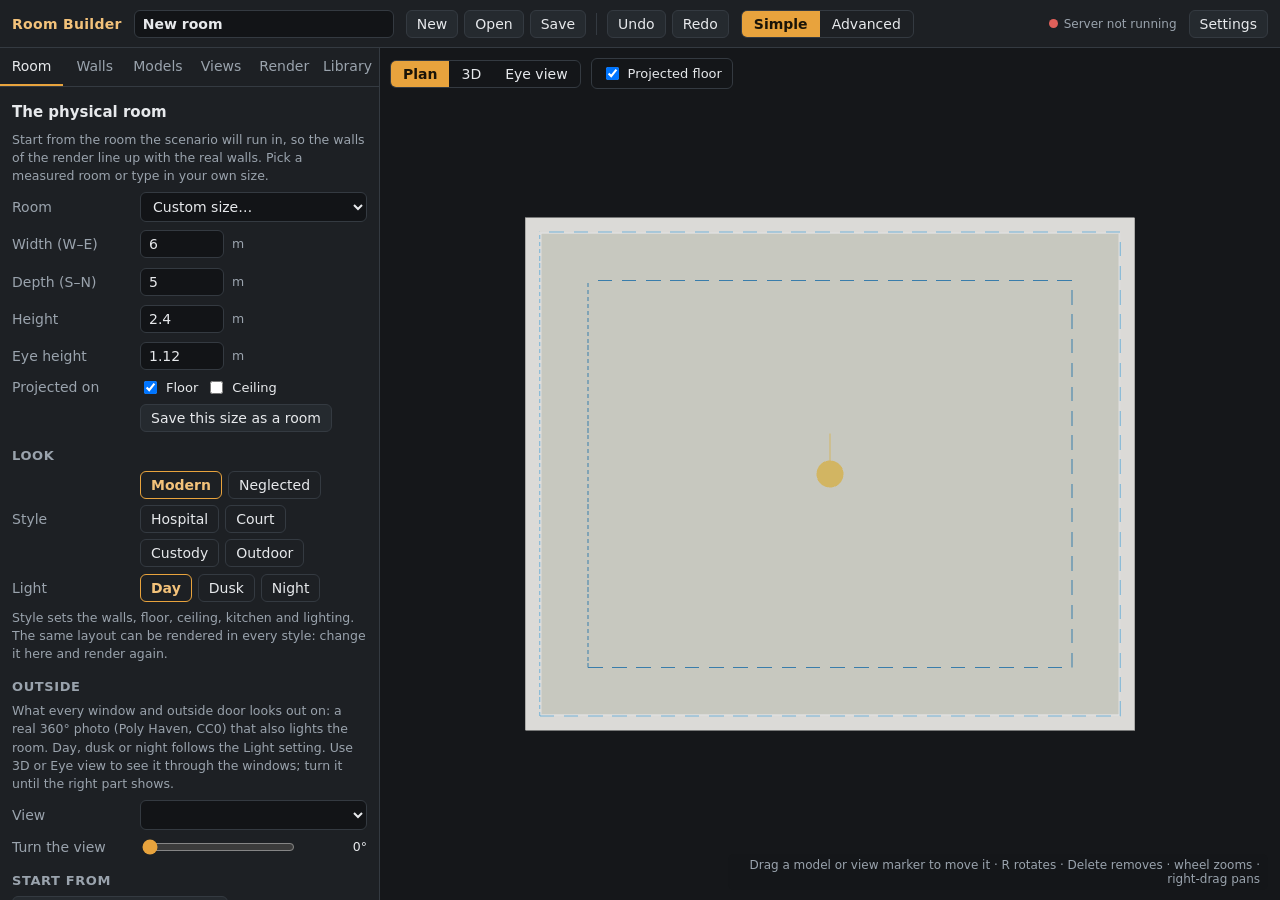
==== builder/index.html @ 947e247a "Room Builder: first commit Builder, Blender generator, server, presets (rooms, UK outside views), ex" ====
<!doctype html>
<html lang="en">
<head>
<meta charset="utf-8">
<meta name="viewport" content="width=device-width, initial-scale=1">
<title>Room Builder</title>
<link rel="stylesheet" href="style.css">
<script type="importmap">
{ "imports": { "three": "/vendor/three/build/three.module.js", "three/addons/": "/vendor/three/jsm/" } }
</script>
</head>
<body>
<header id="top">
  <div class="brand">Room Builder</div>
  <input id="roomName" class="name" spellcheck="false" title="Room name">
  <div class="btns">
    <button id="btnNew" title="Start a new room">New</button>
    <button id="btnOpen" title="Open a saved room or an example">Open</button>
    <button id="btnSave" title="Save this room so you can come back to it">Save</button>
    <span class="sep"></span>
    <button id="btnUndo" title="Undo (Ctrl+Z)">Undo</button>
    <button id="btnRedo" title="Redo (Ctrl+Y)">Redo</button>
  </div>
  <div class="mode" role="group" aria-label="Mode">
    <button data-mode="simple" class="on">Simple</button>
    <button data-mode="advanced">Advanced</button>
  </div>
  <div id="statusDot" class="status" title="Blender status"></div>
  <button id="btnSettings" class="icon" title="Settings">Settings</button>
</header>

<div id="layout">
  <aside id="panel">
    <nav id="tabs">
      <button data-tab="room" class="on">Room</button>
      <button data-tab="walls">Walls</button>
      <button data-tab="models">Models</button>
      <button data-tab="views">Views</button>
      <button data-tab="render">Render</button>
      <button data-tab="library">Library</button>
    </nav>
    <div id="tabBody"></div>
  </aside>

  <main id="viewport">
    <canvas id="c"></canvas>
    <div id="viewBar">
      <div class="seg" role="group" aria-label="Camera">
        <button data-cam="plan" class="on" title="Top-down plan: drag things to move them">Plan</button>
        <button data-cam="orbit" title="3D: drag to look round the model">3D</button>
        <button data-cam="eye" title="What a student sees from a view point">Eye view</button>
      </div>
      <label class="chk" title="Shade the physical floor that the projectors cover"><input type="checkbox" id="chkFloor" checked> Projected floor</label>
    </div>
    <div id="hint"></div>
    <div id="inspector" hidden></div>
    <div id="warnings" hidden></div>
    <div id="toast" hidden></div>
  </main>
</div>

<dialog id="dlg"><form method="dialog" id="dlgBody"></form></dialog>

<script type="module" src="app.js"></script>
</body>
</html>
---- builder/style.css ----
:root {
  --bg: #15171a; --panel: #1d2024; --panel2: #252a2f; --line: #343a41; --text: #e7e9ec; --muted: #9aa3ad;
  --accent: #e8a33d; --accent2: #f3c27a; --ok: #59b97c; --warn: #e8a33d; --bad: #e0605a; --blue: #5aa2e0;
  --r: 6px; font-size: 14px;
}
* { box-sizing: border-box; }
html, body { margin: 0; height: 100%; background: var(--bg); color: var(--text); font-family: "Segoe UI", system-ui, -apple-system, sans-serif; }
button, input, select, textarea { font: inherit; color: inherit; }
button { background: var(--panel2); border: 1px solid var(--line); border-radius: var(--r); padding: 5px 10px; cursor: pointer; }
button:hover { border-color: #4b535c; background: #2c3238; }
button.primary { background: var(--accent); border-color: var(--accent); color: #1a1408; font-weight: 600; }
button.primary:hover { background: var(--accent2); }
button.danger { color: #ffb4ae; }
button:disabled { opacity: .45; cursor: default; }
input[type=text], input[type=number], input[type=password], select, textarea, .name {
  background: #121417; border: 1px solid var(--line); border-radius: var(--r); padding: 5px 8px; min-width: 0;
}
input[type=number] { width: 84px; }
input[type=range] { width: 100%; accent-color: var(--accent); }
textarea { width: 100%; min-height: 54px; resize: vertical; }
a { color: var(--accent2); }

#top { height: 48px; display: flex; align-items: center; gap: 12px; padding: 0 12px; border-bottom: 1px solid var(--line); background: var(--panel); }
.brand { font-weight: 700; letter-spacing: .3px; color: var(--accent2); white-space: nowrap; }
.name { width: 260px; font-weight: 600; }
.btns { display: flex; gap: 6px; align-items: center; }
.sep { width: 1px; height: 22px; background: var(--line); margin: 0 4px; }
.mode, .seg { display: inline-flex; border: 1px solid var(--line); border-radius: var(--r); overflow: hidden; }
.mode button, .seg button { border: 0; border-radius: 0; background: transparent; padding: 5px 12px; }
.mode button.on, .seg button.on { background: var(--accent); color: #1a1408; font-weight: 600; }
.status { margin-left: auto; font-size: 12px; color: var(--muted); display: flex; align-items: center; gap: 6px; white-space: nowrap; }
.status::before { content: ""; width: 9px; height: 9px; border-radius: 50%; background: var(--muted); }
.status.ok::before { background: var(--ok); }
.status.bad::before { background: var(--bad); }

#layout { display: flex; height: calc(100% - 48px); }
#panel { width: 380px; min-width: 320px; background: var(--panel); border-right: 1px solid var(--line); display: flex; flex-direction: column; }
#tabs { display: flex; border-bottom: 1px solid var(--line); }
#tabs button { flex: 1; border: 0; border-radius: 0; background: transparent; padding: 10px 2px; color: var(--muted); border-bottom: 2px solid transparent; }
#tabs button.on { color: var(--text); border-bottom-color: var(--accent); }
#tabBody { overflow-y: auto; padding: 12px; flex: 1; }

#viewport { flex: 1; position: relative; overflow: hidden; }
#c { width: 100%; height: 100%; display: block; }
#viewBar { position: absolute; top: 10px; left: 10px; display: flex; gap: 10px; align-items: center; }
#viewBar .seg { background: rgba(21, 23, 26, .85); }
.chk { display: inline-flex; gap: 6px; align-items: center; background: rgba(21, 23, 26, .85); border: 1px solid var(--line); border-radius: var(--r); padding: 5px 10px; font-size: 13px; }
#hint { position: absolute; bottom: 10px; right: 12px; color: var(--muted); font-size: 12px; background: rgba(21, 23, 26, .75); padding: 4px 8px; border-radius: var(--r); max-width: 60%; text-align: right; }
#inspector { position: absolute; left: 10px; bottom: 10px; width: 340px; background: rgba(29, 32, 36, .96); border: 1px solid var(--line); border-radius: 8px; padding: 10px 12px; }
#warnings { position: absolute; top: 52px; left: 10px; max-width: 420px; background: rgba(60, 40, 10, .92); border: 1px solid #7a5a22; border-radius: 8px; padding: 8px 12px; font-size: 13px; }
#warnings ul { margin: 4px 0 0; padding-left: 18px; }
#toast { position: absolute; top: 12px; right: 12px; background: #2a3a2f; border: 1px solid #3f6b4d; border-radius: 8px; padding: 8px 12px; max-width: 420px; }
#toast.err { background: #3d2522; border-color: #7a3b35; }

h3 { margin: 4px 0 10px; font-size: 15px; }
h4 { margin: 16px 0 8px; font-size: 13px; color: var(--muted); text-transform: uppercase; letter-spacing: .6px; }
.row { display: flex; gap: 8px; align-items: center; margin: 7px 0; }
.row > label:first-child { width: 120px; color: var(--muted); flex: none; }
.row .grow { flex: 1; }
.note { color: var(--muted); font-size: 12.5px; line-height: 1.45; margin: 6px 0; }
.note.warn { color: #f0c27a; }
.note.bad { color: #ff9f98; }
.pill { display: inline-block; font-size: 11px; padding: 1px 7px; border-radius: 10px; border: 1px solid var(--line); color: var(--muted); white-space: nowrap; }
.pill.ok { color: #9be0b2; border-color: #3f6b4d; }
.pill.warn { color: #f3c27a; border-color: #7a5a22; }
.pill.bad { color: #ff9f98; border-color: #7a3b35; }
.pill.blue { color: #a8d1f5; border-color: #2f5878; }

.card { background: var(--panel2); border: 1px solid var(--line); border-radius: 8px; padding: 10px; margin: 8px 0; }
.card.sel { border-color: var(--accent); }
.card.err { border-color: #7a3b35; }
.card .head { display: flex; align-items: center; gap: 8px; margin-bottom: 6px; }
.card .head b { flex: 1; }
.addbar { display: flex; flex-wrap: wrap; gap: 6px; }
.radio { display: flex; gap: 6px; flex-wrap: wrap; }
.radio label { border: 1px solid var(--line); border-radius: var(--r); padding: 5px 10px; cursor: pointer; }
.radio input { display: none; }
.radio input:checked + span { color: var(--accent2); font-weight: 600; }
.radio label:has(input:checked) { border-color: var(--accent); }

.grid { display: grid; grid-template-columns: repeat(auto-fill, minmax(104px, 1fr)); gap: 8px; }
.tile { background: var(--panel2); border: 1px solid var(--line); border-radius: 8px; overflow: hidden; cursor: pointer; display: flex; flex-direction: column; }
.tile:hover { border-color: #4b535c; }
.tile.sel { border-color: var(--accent); }
.tile img { width: 100%; aspect-ratio: 1; object-fit: cover; background: #0f1113; display: block; }
.tile .t { font-size: 12px; padding: 5px 6px 3px; line-height: 1.25; min-height: 2.9em; display: -webkit-box; -webkit-line-clamp: 2; -webkit-box-orient: vertical; overflow: hidden; }
.tile .m { margin-top: auto; }
.tile .m { padding: 0 6px 6px; display: flex; gap: 4px; flex-wrap: wrap; }
.libgrid { display: grid; grid-template-columns: 1fr; gap: 10px; }
.libcard img { width: 100%; aspect-ratio: 2; object-fit: cover; border-radius: 6px; display: block; background: #0f1113; }
.libcard .acts { display: flex; flex-wrap: wrap; gap: 6px; margin-top: 8px; }
.list { list-style: none; padding: 0; margin: 0; }
.list li { display: flex; gap: 8px; align-items: center; padding: 6px 8px; border: 1px solid transparent; border-radius: var(--r); cursor: pointer; }
.list li:hover { background: var(--panel2); }
.list li.sel { border-color: var(--accent); }
.list li .n { flex: 1; overflow: hidden; text-overflow: ellipsis; white-space: nowrap; }
.bar { height: 6px; background: #121417; border-radius: 3px; overflow: hidden; margin: 6px 0; }
.bar > div { height: 100%; background: var(--accent); transition: width .5s; }
.subtabs { display: flex; gap: 6px; margin-bottom: 10px; }
.subtabs button.on { border-color: var(--accent); color: var(--accent2); }
.detail { margin-top: 10px; }
.detail img { width: 96px; height: 96px; object-fit: cover; border-radius: 6px; float: right; margin-left: 10px; }
.kv { font-size: 12.5px; color: var(--muted); margin: 3px 0; }
.kv b { color: var(--text); font-weight: 500; }
.copy { display: flex; gap: 6px; }
.copy input { flex: 1; font-size: 12px; }

dialog { background: var(--panel); color: var(--text); border: 1px solid var(--line); border-radius: 10px; padding: 0; width: min(560px, 92vw); }
dialog::backdrop { background: rgba(0, 0, 0, .55); }
#dlgBody { padding: 16px 18px; }
#dlgBody .acts { display: flex; justify-content: flex-end; gap: 8px; margin-top: 14px; }
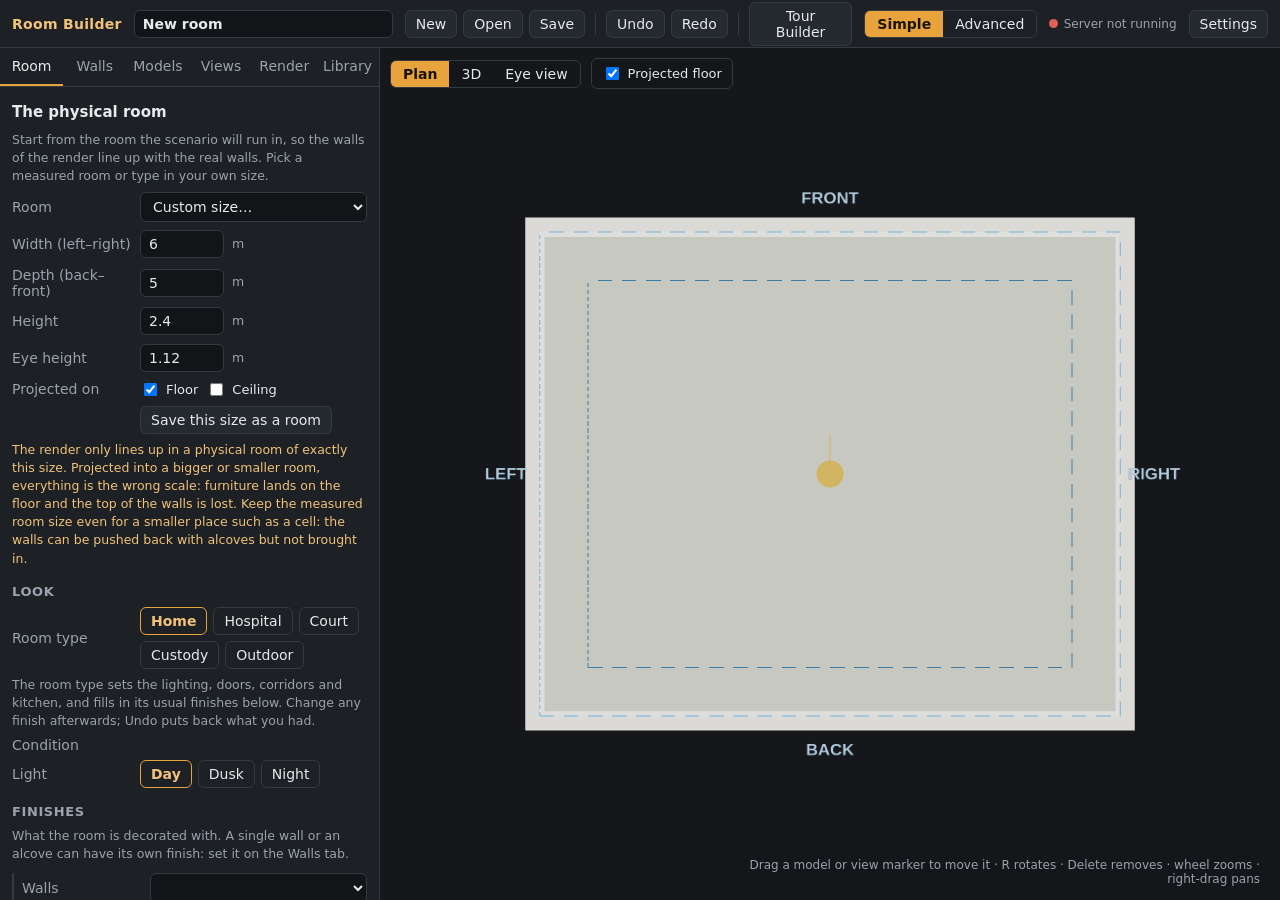
==== commit cecbabf9: "Tour Builder, turning views, corner snap, blinds, panelled doors, graffiti pack - Tour Builder (buil" ====
--- a/builder/index.html
+++ b/builder/index.html
@@ -20,6 +20,8 @@
     <span class="sep"></span>
     <button id="btnUndo" title="Undo (Ctrl+Z)">Undo</button>
     <button id="btnRedo" title="Redo (Ctrl+Y)">Redo</button>
+    <span class="sep"></span>
+    <button type="button" title="Join library rooms into a tour or escape room with clickable markers (opens in a new tab)" onclick="window.open('tours.html', '_blank')">Tour Builder</button>
   </div>
   <div class="mode" role="group" aria-label="Mode">
     <button data-mode="simple" class="on">Simple</button>
--- a/builder/style.css
+++ b/builder/style.css
@@ -57,6 +57,9 @@
 .row { display: flex; gap: 8px; align-items: center; margin: 7px 0; }
 .row > label:first-child { width: 120px; color: var(--muted); flex: none; }
 .row .grow { flex: 1; }
+.row > .radio, .row > .chks { flex: 1; min-width: 0; }            /* option groups wrap inside the panel */
+.chks { display: flex; flex-wrap: wrap; gap: 6px 14px; }
+.row select { min-width: 0; max-width: 100%; }
 .note { color: var(--muted); font-size: 12.5px; line-height: 1.45; margin: 6px 0; }
 .note.warn { color: #f0c27a; }
 .note.bad { color: #ff9f98; }
@@ -109,3 +112,13 @@
 dialog::backdrop { background: rgba(0, 0, 0, .55); }
 #dlgBody { padding: 16px 18px; }
 #dlgBody .acts { display: flex; justify-content: flex-end; gap: 8px; margin-top: 14px; }
+
+/* finishes */
+.fin { border-left: 2px solid var(--line); padding-left: 8px; margin: 10px 0 4px; }
+.swatches { display: flex; flex-wrap: wrap; gap: 4px; flex: 1; min-width: 0; align-items: center; }
+.swatches .sw { width: 22px; height: 22px; padding: 0; border-radius: 4px; border: 1px solid rgba(255, 255, 255, .25); }
+.swatches .sw.on { outline: 2px solid var(--accent); outline-offset: 1px; }
+.swatches .sw.none { background: transparent; color: var(--muted); font-size: 12px; line-height: 20px; }
+.swatches input[type=color] { width: 30px; height: 24px; padding: 0 2px; border: 1px solid var(--line); background: transparent; border-radius: 4px; }
+.swatches input[type=color].on { outline: 2px solid var(--accent); outline-offset: 1px; }
+details.card > summary { cursor: pointer; list-style: revert; }
